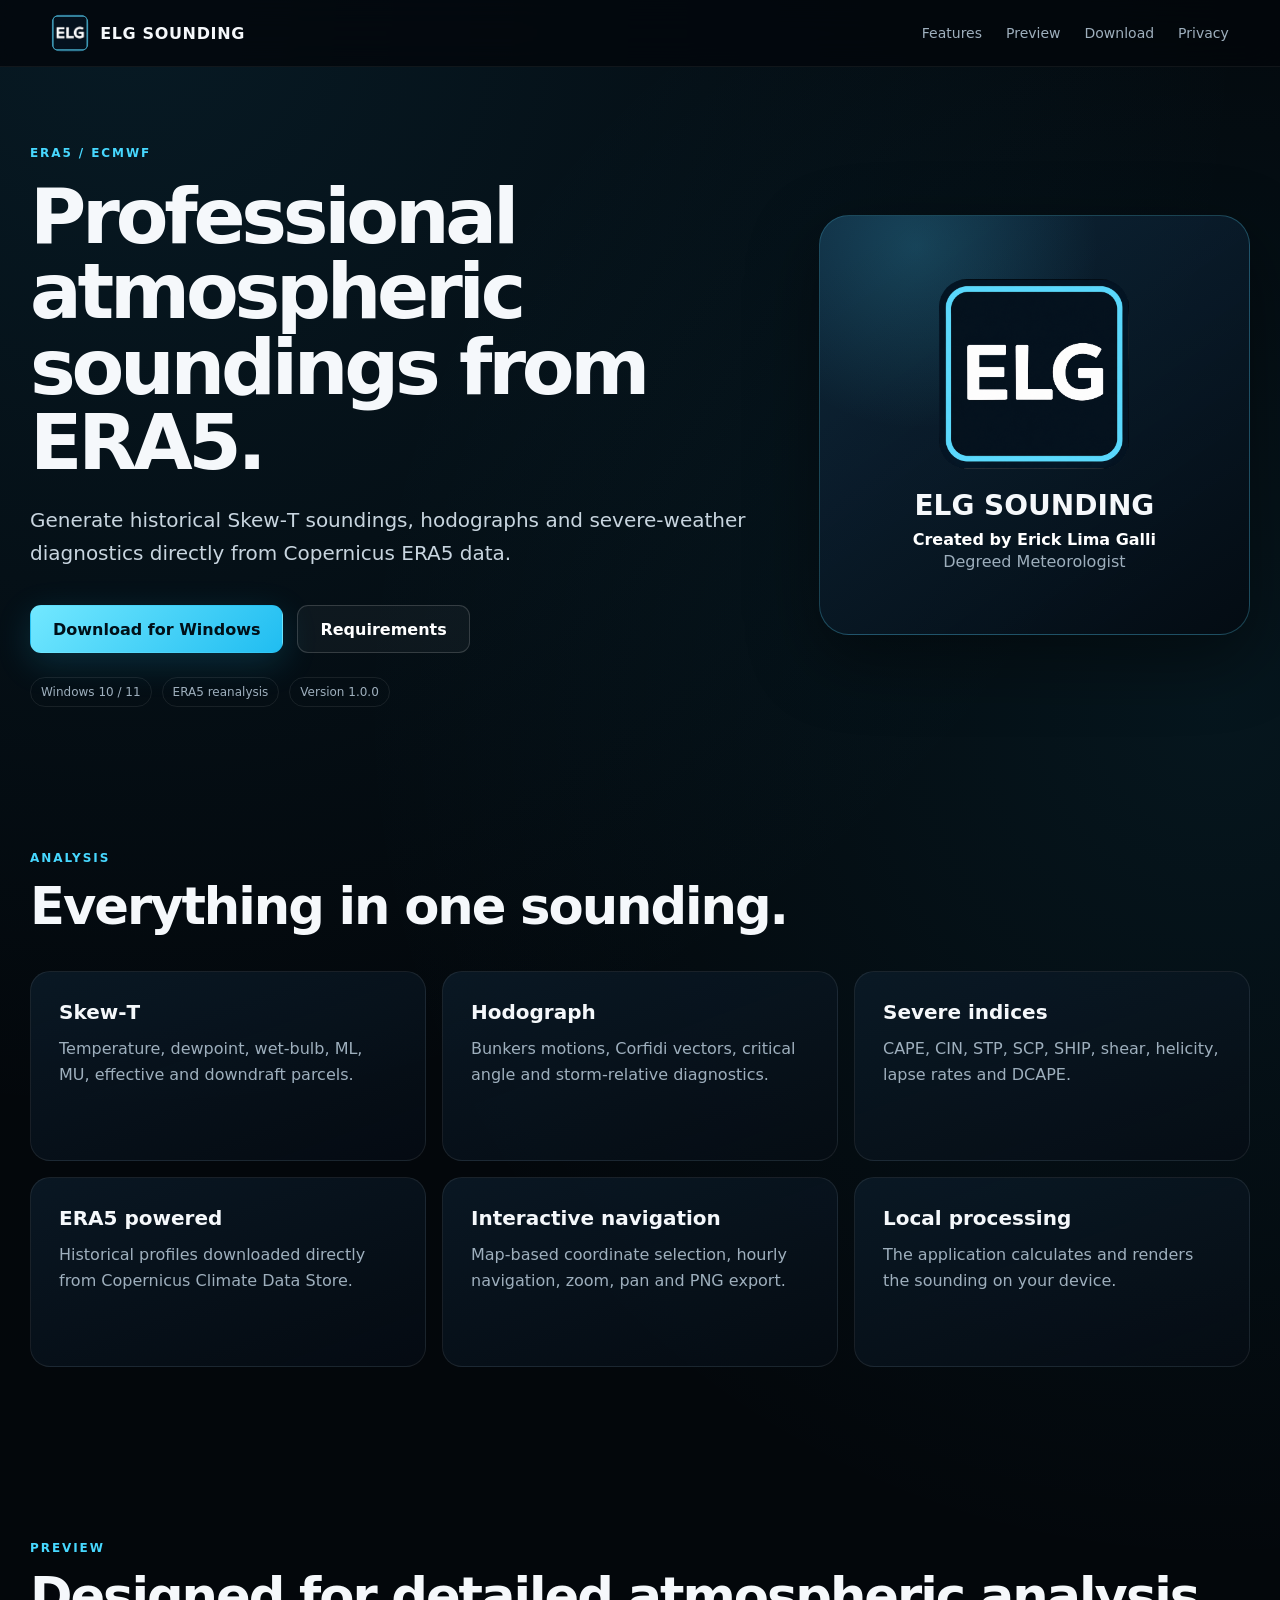
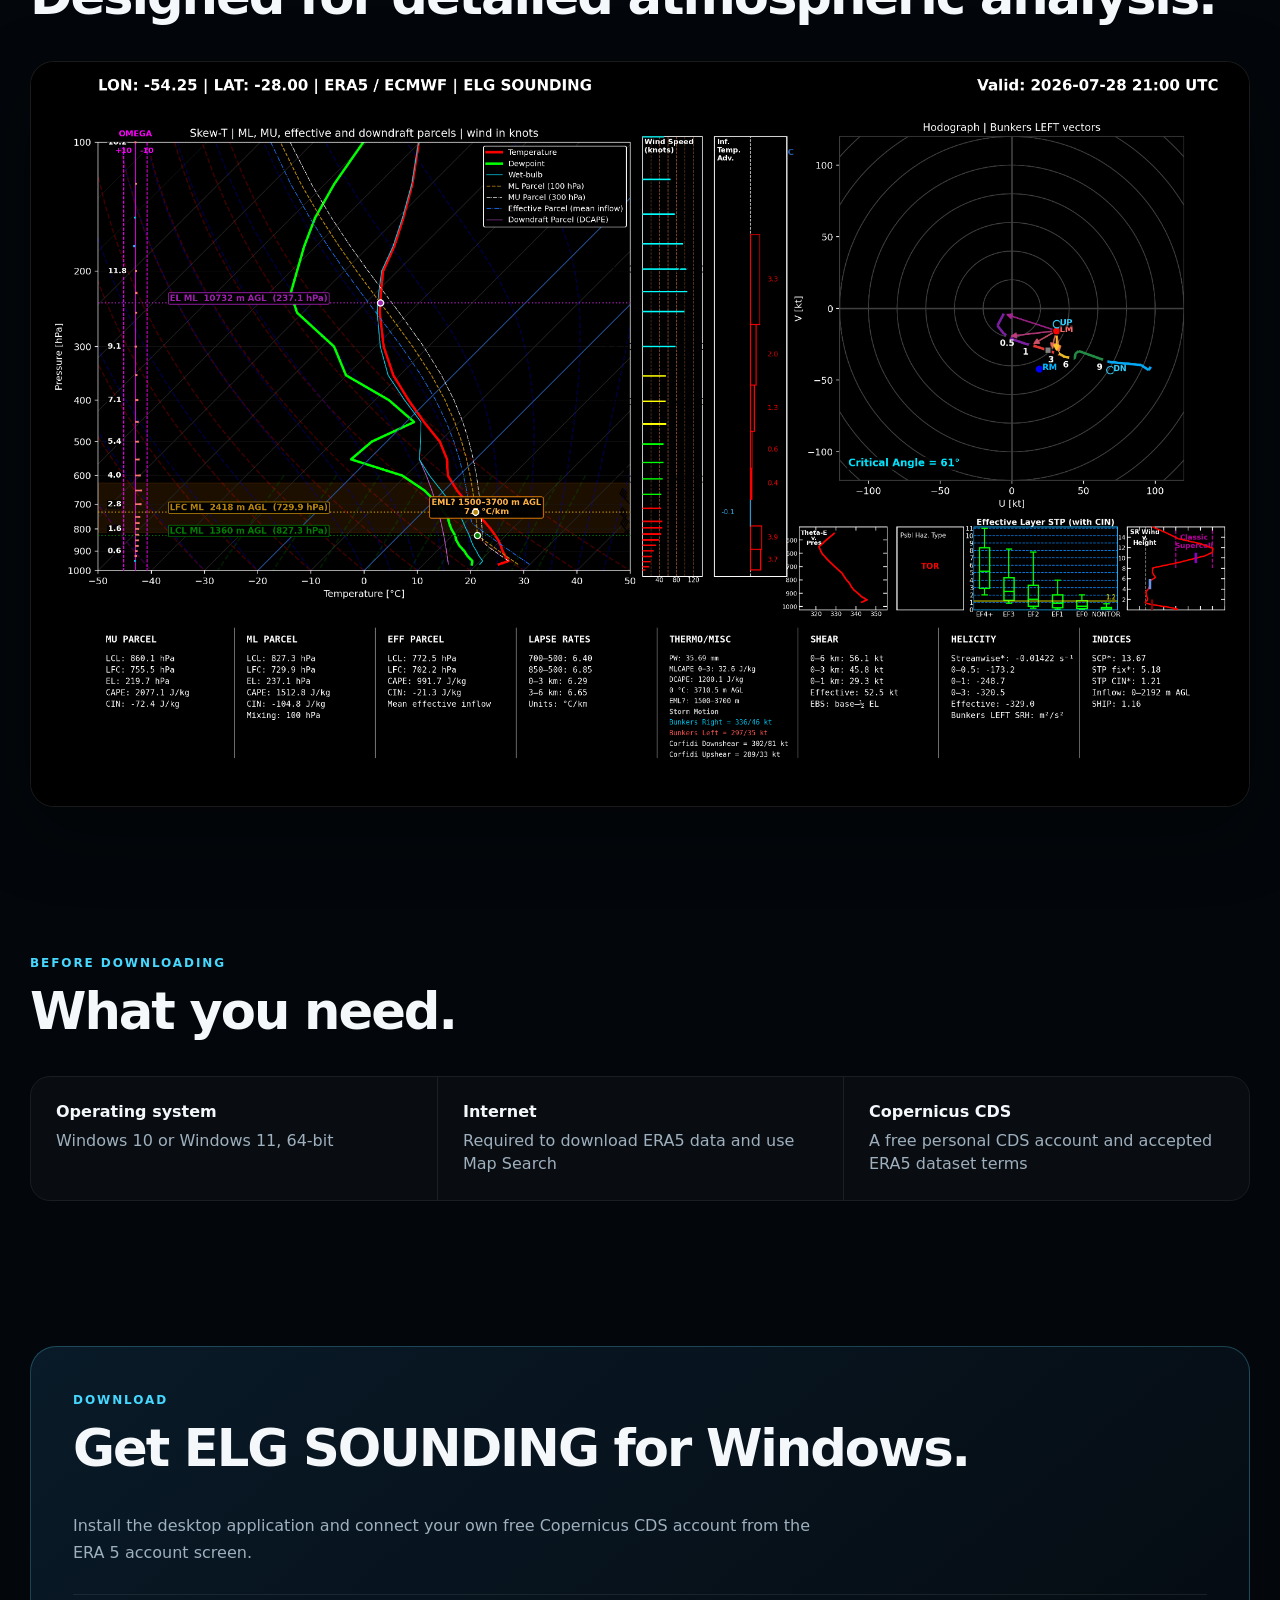
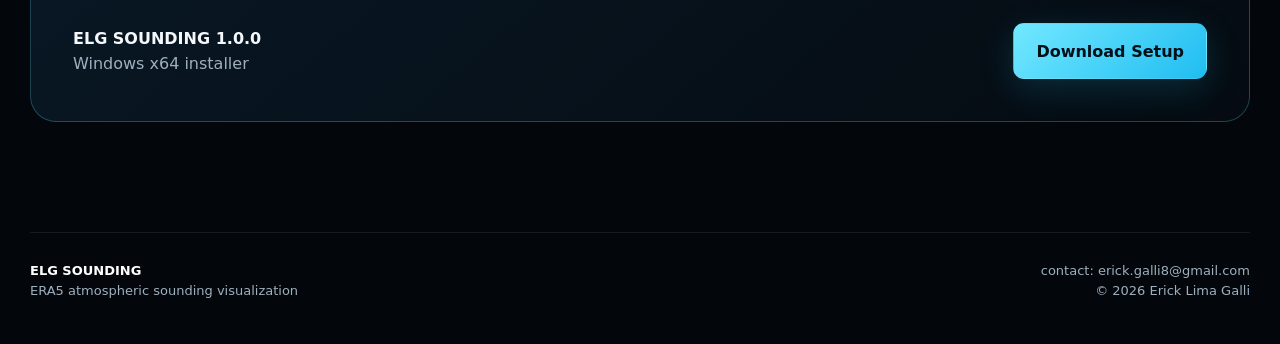
==== index.html @ b642c8fa "Add files via upload" ====
<!DOCTYPE html>
<html lang="en">
<head>
  <meta charset="UTF-8" />
  <meta name="viewport" content="width=device-width, initial-scale=1.0" />
  <meta name="description" content="ELG SOUNDING — ERA5 atmospheric sounding visualization for Windows and Android." />
  <title>ELG SOUNDING</title>
  <link rel="icon" type="image/png" href="assets/elg-logo.png" />
  <link rel="stylesheet" href="styles.css" />
</head>
<body>
  <header class="nav">
    <a class="brand" href="#top">
      <img src="assets/elg-logo.png" alt="ELG SOUNDING logo" />
      <span>ELG SOUNDING</span>
    </a>
    <nav>
      <a href="#features">Features</a>
      <a href="#preview">Preview</a>
      <a href="#download">Download</a>
      <a href="privacy.html">Privacy</a>
    </nav>
  </header>

  <main id="top">
    <section class="hero">
      <div class="hero-copy">
        <span class="badge">ERA5 / ECMWF</span>
        <h1>Professional atmospheric soundings from ERA5.</h1>
        <p class="lead">
          Generate historical Skew‑T soundings, hodographs and severe-weather diagnostics
          directly from Copernicus ERA5 data.
        </p>

        <div class="actions">
          <a class="btn primary" href="downloads/ELG_SOUNDING_Setup_1.0.0.exe" download>
            Download for Windows
          </a>
          <a class="btn secondary" href="#requirements">Requirements</a>
        </div>

        <div class="meta">
          <span>Windows 10 / 11</span>
          <span>ERA5 reanalysis</span>
          <span>Version 1.0.0</span>
        </div>
      </div>

      <div class="hero-card">
        <img src="assets/elg-logo.png" alt="ELG SOUNDING" class="hero-logo" />
        <div class="hero-title">ELG SOUNDING</div>
        <div class="hero-subtitle">Created by Erick Lima Galli</div>
        <div class="hero-role">Degreed Meteorologist</div>
      </div>
    </section>

    <section id="features" class="section">
      <div class="section-heading">
        <span class="eyebrow">Analysis</span>
        <h2>Everything in one sounding.</h2>
      </div>

      <div class="grid">
        <article class="card">
          <h3>Skew‑T</h3>
          <p>Temperature, dewpoint, wet-bulb, ML, MU, effective and downdraft parcels.</p>
        </article>
        <article class="card">
          <h3>Hodograph</h3>
          <p>Bunkers motions, Corfidi vectors, critical angle and storm-relative diagnostics.</p>
        </article>
        <article class="card">
          <h3>Severe indices</h3>
          <p>CAPE, CIN, STP, SCP, SHIP, shear, helicity, lapse rates and DCAPE.</p>
        </article>
        <article class="card">
          <h3>ERA5 powered</h3>
          <p>Historical profiles downloaded directly from Copernicus Climate Data Store.</p>
        </article>
        <article class="card">
          <h3>Interactive navigation</h3>
          <p>Map-based coordinate selection, hourly navigation, zoom, pan and PNG export.</p>
        </article>
        <article class="card">
          <h3>Local processing</h3>
          <p>The application calculates and renders the sounding on your device.</p>
        </article>
      </div>
    </section>

    <section id="preview" class="section preview-section">
      <div class="section-heading">
        <span class="eyebrow">Preview</span>
        <h2>Designed for detailed atmospheric analysis.</h2>
      </div>

      <div class="preview-frame">
        <img src="assets/sounding-preview.png" alt="ELG SOUNDING atmospheric sounding preview" />
      </div>
    </section>

    <section id="requirements" class="section compact">
      <div class="section-heading">
        <span class="eyebrow">Before downloading</span>
        <h2>What you need.</h2>
      </div>

      <div class="requirements">
        <div>
          <strong>Operating system</strong>
          <span>Windows 10 or Windows 11, 64-bit</span>
        </div>
        <div>
          <strong>Internet</strong>
          <span>Required to download ERA5 data and use Map Search</span>
        </div>
        <div>
          <strong>Copernicus CDS</strong>
          <span>A free personal CDS account and accepted ERA5 dataset terms</span>
        </div>
      </div>
    </section>

    <section id="download" class="download-section">
      <div>
        <span class="eyebrow">Download</span>
        <h2>Get ELG SOUNDING for Windows.</h2>
        <p>
          Install the desktop application and connect your own free Copernicus CDS account
          from the ERA 5 account screen.
        </p>
      </div>

      <div class="download-box">
        <div>
          <strong>ELG SOUNDING 1.0.0</strong>
          <span>Windows x64 installer</span>
        </div>
        <a class="btn primary big" href="downloads/ELG_SOUNDING_Setup_1.0.0.exe" download>
          Download Setup
        </a>
      </div>
    </section>
  </main>

  <footer>
    <div>
      <strong>ELG SOUNDING</strong>
      <span>ERA5 atmospheric sounding visualization</span>
    </div>
    <div class="footer-right">
      <span>contact: erick.galli8@gmail.com</span>
      <span>© 2026 Erick Lima Galli</span>
    </div>
  </footer>
</body>
</html>
---- styles.css ----
:root {
  --bg: #03070b;
  --panel: #07111c;
  --panel2: #0a1724;
  --text: #f5f8fb;
  --muted: #9eafbd;
  --cyan: #47d8ff;
  --cyan2: #20bdf1;
  --border: rgba(90, 219, 255, .26);
  --shadow: 0 24px 70px rgba(0, 0, 0, .42);
}

* { box-sizing: border-box; }

html { scroll-behavior: smooth; }

body {
  margin: 0;
  font-family: Inter, ui-sans-serif, system-ui, -apple-system, BlinkMacSystemFont,
               "Segoe UI", sans-serif;
  background:
    radial-gradient(circle at 10% 0%, rgba(35, 154, 206, .13), transparent 30%),
    radial-gradient(circle at 95% 20%, rgba(37, 198, 248, .08), transparent 28%),
    var(--bg);
  color: var(--text);
}

a { color: inherit; text-decoration: none; }

.nav {
  position: sticky;
  top: 0;
  z-index: 20;
  display: flex;
  align-items: center;
  justify-content: space-between;
  gap: 30px;
  padding: 14px clamp(20px, 4vw, 64px);
  background: rgba(3, 7, 11, .82);
  border-bottom: 1px solid rgba(255,255,255,.06);
  backdrop-filter: blur(16px);
}

.brand {
  display: flex;
  align-items: center;
  gap: 11px;
  font-weight: 800;
  letter-spacing: .04em;
}

.brand img {
  width: 38px;
  height: 38px;
  border-radius: 10px;
}

.nav nav {
  display: flex;
  gap: 24px;
  color: var(--muted);
  font-size: 14px;
}

.nav nav a:hover { color: white; }

main {
  width: min(1220px, calc(100% - 34px));
  margin: 0 auto;
}

.hero {
  min-height: 660px;
  display: grid;
  grid-template-columns: 1.25fr .75fr;
  gap: 70px;
  align-items: center;
  padding: 75px 0 55px;
}

.badge, .eyebrow {
  display: inline-block;
  color: var(--cyan);
  font-size: 12px;
  font-weight: 800;
  letter-spacing: .16em;
  text-transform: uppercase;
}

h1 {
  font-size: clamp(48px, 6vw, 84px);
  line-height: .98;
  letter-spacing: -.055em;
  margin: 18px 0 24px;
  max-width: 850px;
}

.lead {
  color: #c8d5df;
  font-size: 20px;
  line-height: 1.65;
  max-width: 760px;
}

.actions {
  display: flex;
  gap: 14px;
  flex-wrap: wrap;
  margin: 35px 0 24px;
}

.btn {
  display: inline-flex;
  align-items: center;
  justify-content: center;
  min-height: 48px;
  padding: 0 22px;
  border-radius: 11px;
  font-weight: 800;
  border: 1px solid transparent;
  transition: .18s ease;
}

.btn.primary {
  background: linear-gradient(135deg, #72e8ff, var(--cyan2));
  color: #001019;
  box-shadow: 0 10px 35px rgba(32, 189, 241, .18);
}

.btn.primary:hover { transform: translateY(-2px); }

.btn.secondary {
  border-color: rgba(255,255,255,.16);
  background: rgba(255,255,255,.04);
  color: white;
}

.meta {
  display: flex;
  gap: 10px;
  flex-wrap: wrap;
}

.meta span {
  color: var(--muted);
  border: 1px solid rgba(255,255,255,.08);
  padding: 7px 10px;
  border-radius: 999px;
  font-size: 12px;
}

.hero-card {
  min-height: 420px;
  border: 1px solid var(--border);
  border-radius: 30px;
  background:
    linear-gradient(145deg, rgba(17, 46, 70, .74), rgba(4, 11, 18, .88));
  box-shadow: var(--shadow);
  display: flex;
  flex-direction: column;
  align-items: center;
  justify-content: center;
  overflow: hidden;
  position: relative;
}

.hero-card::before {
  content: "";
  position: absolute;
  inset: -40% 30% 45% -25%;
  background: radial-gradient(circle, rgba(71,216,255,.18), transparent 64%);
}

.hero-logo {
  width: 190px;
  max-width: 55%;
  border-radius: 28px;
  position: relative;
}

.hero-title {
  font-size: 28px;
  font-weight: 900;
  margin-top: 20px;
}

.hero-subtitle {
  color: white;
  font-weight: 700;
  margin-top: 8px;
}

.hero-role {
  color: var(--muted);
  margin-top: 3px;
}

.section {
  padding: 85px 0;
}

.section-heading h2,
.download-section h2 {
  font-size: clamp(34px, 4vw, 54px);
  letter-spacing: -.04em;
  margin: 10px 0 35px;
}

.grid {
  display: grid;
  grid-template-columns: repeat(3, 1fr);
  gap: 16px;
}

.card {
  min-height: 190px;
  padding: 28px;
  border-radius: 20px;
  border: 1px solid rgba(255,255,255,.08);
  background: linear-gradient(160deg, rgba(12,28,42,.78), rgba(6,13,21,.72));
}

.card h3 {
  font-size: 20px;
  margin: 0 0 12px;
}

.card p {
  margin: 0;
  color: var(--muted);
  line-height: 1.65;
}

.preview-frame {
  border-radius: 24px;
  border: 1px solid rgba(255,255,255,.1);
  overflow: hidden;
  box-shadow: var(--shadow);
  background: black;
}

.preview-frame img {
  width: 100%;
  display: block;
}

.compact { padding-top: 60px; }

.requirements {
  display: grid;
  grid-template-columns: repeat(3, 1fr);
  border: 1px solid rgba(255,255,255,.09);
  border-radius: 20px;
  overflow: hidden;
}

.requirements > div {
  padding: 25px;
  background: rgba(255,255,255,.025);
}

.requirements > div + div {
  border-left: 1px solid rgba(255,255,255,.08);
}

.requirements strong,
.requirements span {
  display: block;
}

.requirements span {
  color: var(--muted);
  margin-top: 8px;
  line-height: 1.45;
}

.download-section {
  margin: 60px 0 110px;
  padding: 42px;
  border: 1px solid var(--border);
  border-radius: 26px;
  background: linear-gradient(140deg, #091a28, #050b11);
}

.download-section p {
  color: var(--muted);
  max-width: 750px;
  line-height: 1.65;
}

.download-box {
  margin-top: 28px;
  padding-top: 28px;
  border-top: 1px solid rgba(255,255,255,.08);
  display: flex;
  align-items: center;
  justify-content: space-between;
  gap: 25px;
}

.download-box strong,
.download-box span {
  display: block;
}

.download-box span {
  color: var(--muted);
  margin-top: 6px;
}

.btn.big { min-height: 56px; }

footer {
  width: min(1220px, calc(100% - 34px));
  margin: 0 auto;
  border-top: 1px solid rgba(255,255,255,.08);
  padding: 30px 0 46px;
  display: flex;
  justify-content: space-between;
  gap: 30px;
  color: var(--muted);
  font-size: 13px;
}

footer strong {
  color: white;
  display: block;
  margin-bottom: 5px;
}

.footer-right {
  text-align: right;
  display: flex;
  flex-direction: column;
  gap: 5px;
}

.privacy {
  max-width: 850px;
  margin: 70px auto 120px;
}

.privacy h1 { font-size: 48px; }

.privacy h2 { margin-top: 40px; }

.privacy p, .privacy li {
  color: #c6d1da;
  line-height: 1.7;
}

@media (max-width: 900px) {
  .hero { grid-template-columns: 1fr; gap: 30px; }
  .hero-card { min-height: 310px; }
  .grid { grid-template-columns: 1fr 1fr; }
  .requirements { grid-template-columns: 1fr; }
  .requirements > div + div {
    border-left: 0;
    border-top: 1px solid rgba(255,255,255,.08);
  }
}

@media (max-width: 650px) {
  .nav nav { display: none; }
  .hero { min-height: 0; padding-top: 60px; }
  h1 { font-size: 50px; }
  .grid { grid-template-columns: 1fr; }
  .download-box { align-items: stretch; flex-direction: column; }
  footer { flex-direction: column; }
  .footer-right { text-align: left; }
}
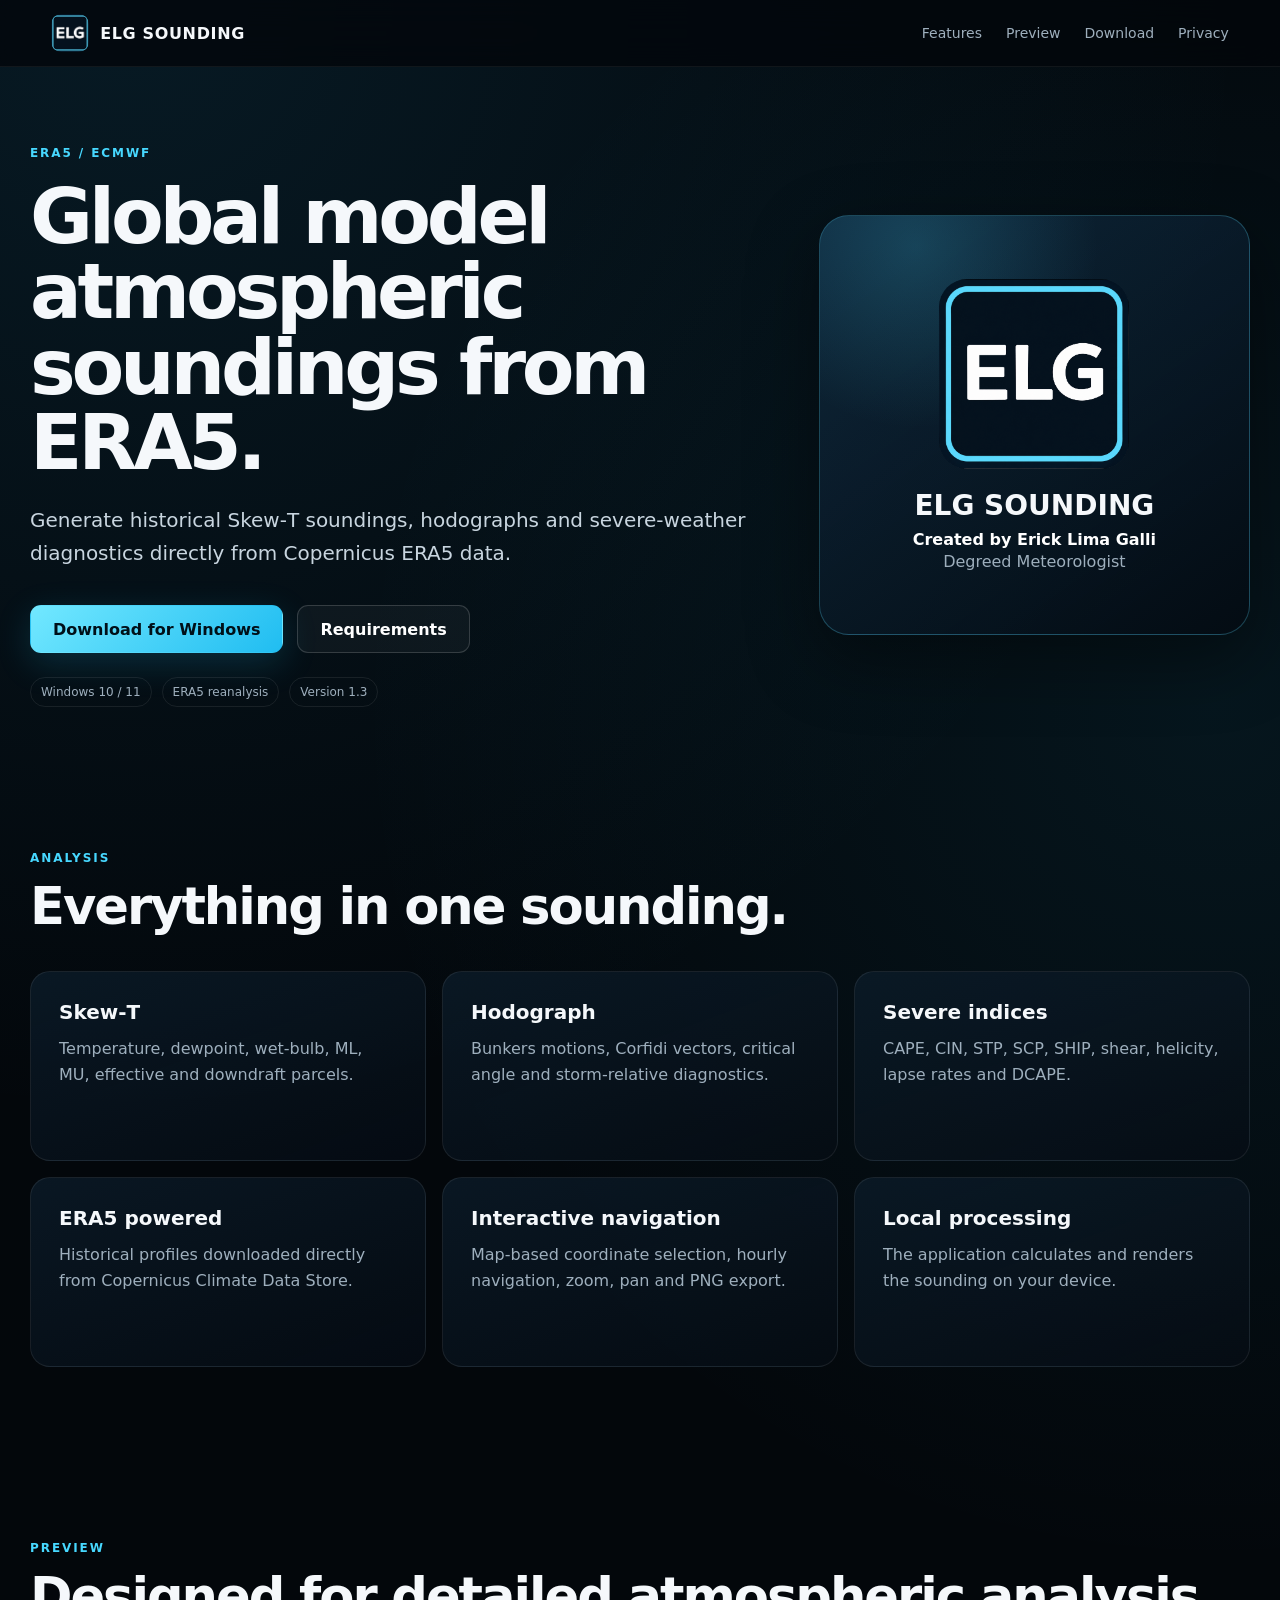
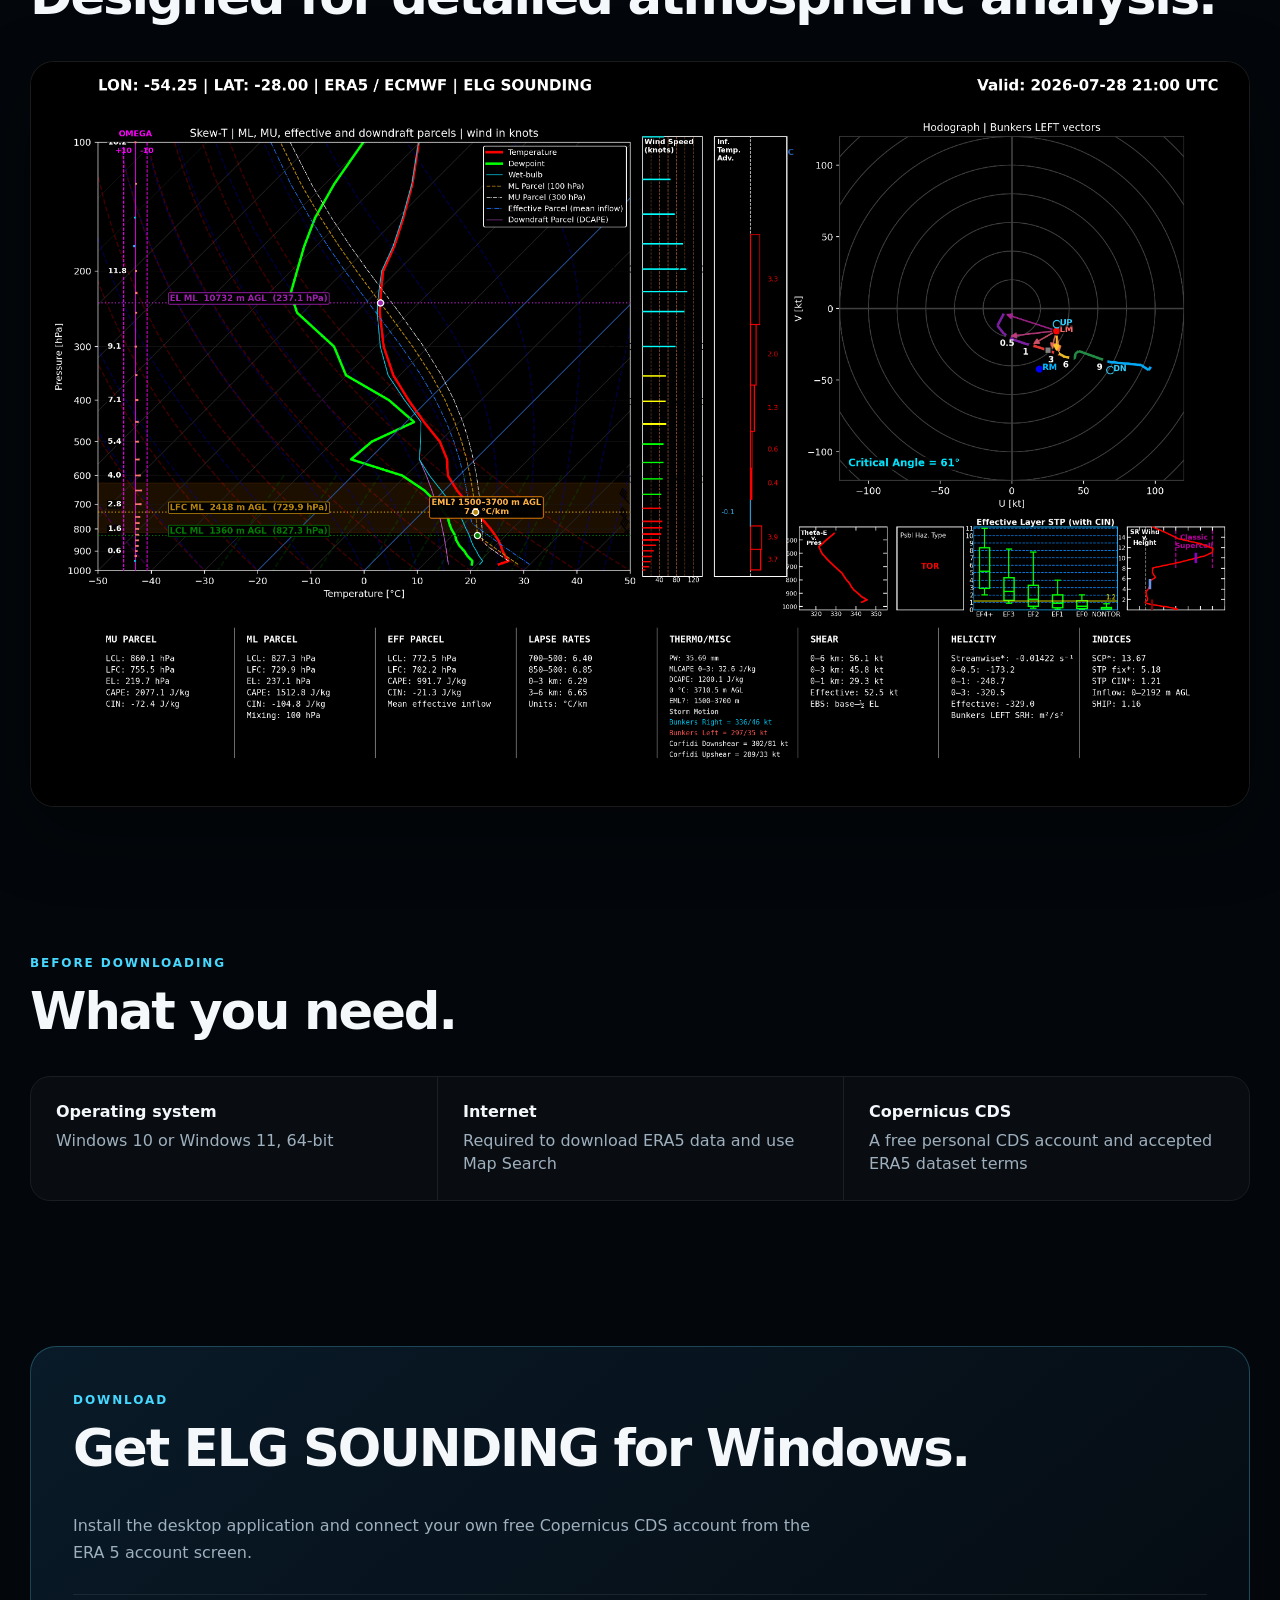
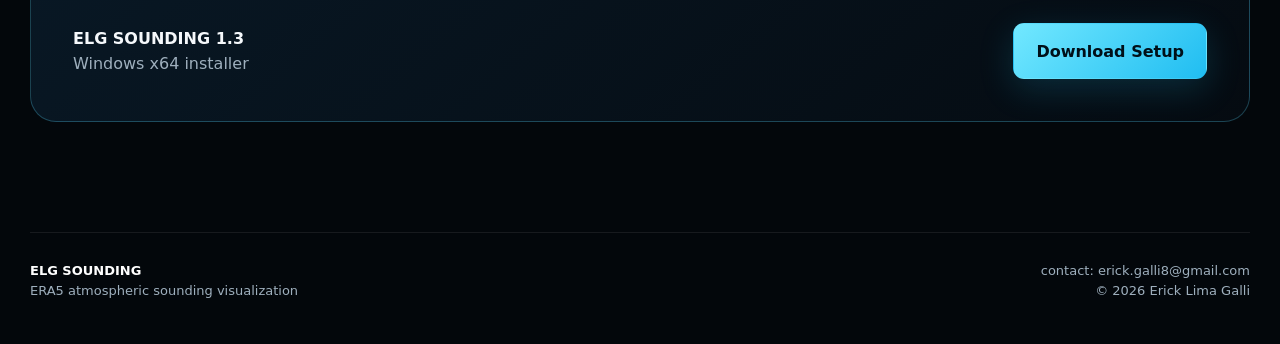
==== commit 2f5c152c: "Update index.html" ====
--- a/index.html
+++ b/index.html
@@ -26,14 +26,14 @@
     <section class="hero">
       <div class="hero-copy">
         <span class="badge">ERA5 / ECMWF</span>
-        <h1>Professional atmospheric soundings from ERA5.</h1>
+        <h1>Global model atmospheric soundings from ERA5.</h1>
         <p class="lead">
           Generate historical Skew‑T soundings, hodographs and severe-weather diagnostics
           directly from Copernicus ERA5 data.
         </p>
 
         <div class="actions">
-          <a class="btn primary" href="downloads/ELG_SOUNDING_Setup_1.0.0.exe" download>
+          <a class="btn primary" href="https://github.com/ErickLimaGalli/ELG-SOUNDING/releases/download/meteorology/ELG_SOUNDING_Setup_1.3.exe" download>
             Download for Windows
           </a>
           <a class="btn secondary" href="#requirements">Requirements</a>
@@ -42,7 +42,7 @@
         <div class="meta">
           <span>Windows 10 / 11</span>
           <span>ERA5 reanalysis</span>
-          <span>Version 1.0.0</span>
+          <span>Version 1.3</span>
         </div>
       </div>
 
@@ -133,10 +133,10 @@
 
       <div class="download-box">
         <div>
-          <strong>ELG SOUNDING 1.0.0</strong>
+          <strong>ELG SOUNDING 1.3</strong>
           <span>Windows x64 installer</span>
         </div>
-        <a class="btn primary big" href="downloads/ELG_SOUNDING_Setup_1.0.0.exe" download>
+        <a class="btn primary big" href="downloads/ELG_SOUNDING_Setup_1.3.exe" download>
           Download Setup
         </a>
       </div>
